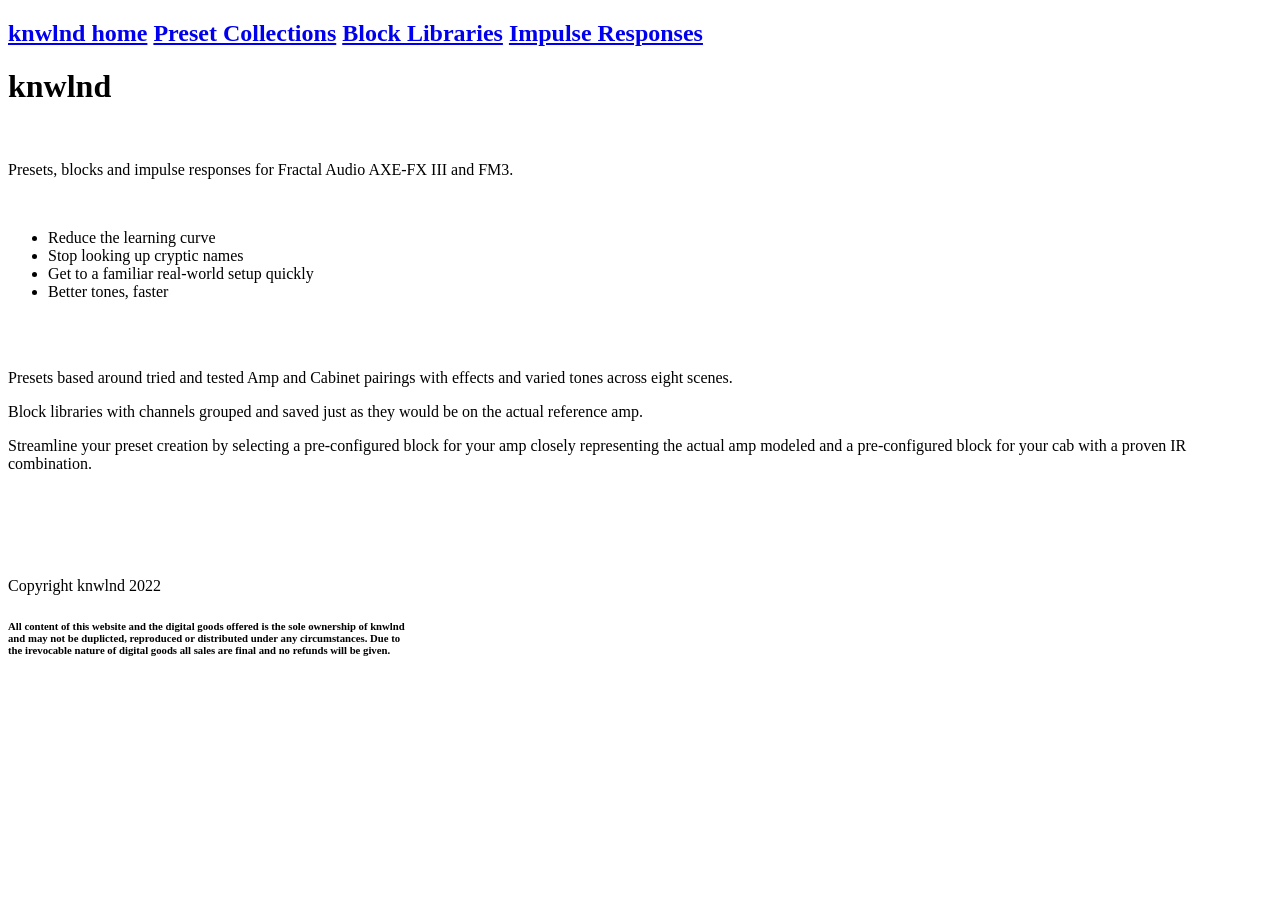
==== index.html @ b73acd2b "Update index.html" ====
<!DOCTYPE html>
<html>


<head>
  <title>knwlnd</title>
  <meta name="viewport" content="width=device-width,initial-scale=1" >
  <link rel="stylesheet" href="./style.css">
  <link rel="preconnect" href="https://fonts.googleapis.com"> 
  <link rel="preconnect" href="https://fonts.gstatic.com" crossorigin> 
  <link href="https://fonts.googleapis.com/css2?family=VT323&display=swap" rel="stylesheet">
</head>


<body>

<nav>
  <h2>
    <a href="index.html">knwlnd home</a>
    <a href="presets.html">Preset Collections</a>
    <a href="libraries.html">Block Libraries</a>
    <a href="impulses.html">Impulse Responses</a>
  </h2>
</nav>

  <h1>knwlnd</h1>

<br>
<section id='home'>
    <p>Presets, blocks and impulse responses for Fractal Audio AXE-FX III and FM3.</p>
<br>

    <ul id='points'> 
      <li>Reduce the learning curve</li>
      <li>Stop looking up cryptic names</li>
      <li>Get to a familiar real-world setup quickly</li>
      <li> Better tones, faster</li>
    </ul>

<br>
<br>
    <p> Presets based around tried and tested Amp and Cabinet pairings with effects and varied tones across eight scenes.</p>

    <p> Block libraries with channels grouped and saved just as they would be on the actual reference amp. </p>

    <p> Streamline your preset creation by selecting a pre-configured block for your amp closely representing the actual amp modeled and a pre-configured block for your cab with a proven IR combination. </p>
</section>
<br>
<br>
<br>
<br>
    
  <footer>
    <p>Copyright knwlnd 2022</p>
    <h6>All content of this website and the digital goods offered is the sole ownership of knwlnd <br> and may not be duplicted, reproduced or distributed under any circumstances. Due to <br> the irevocable nature of digital goods all sales are final and no refunds will be given.</h6>
  </footer>
        <br>
        <br>

  <script src="script.js"></script>   

</body>

</html>
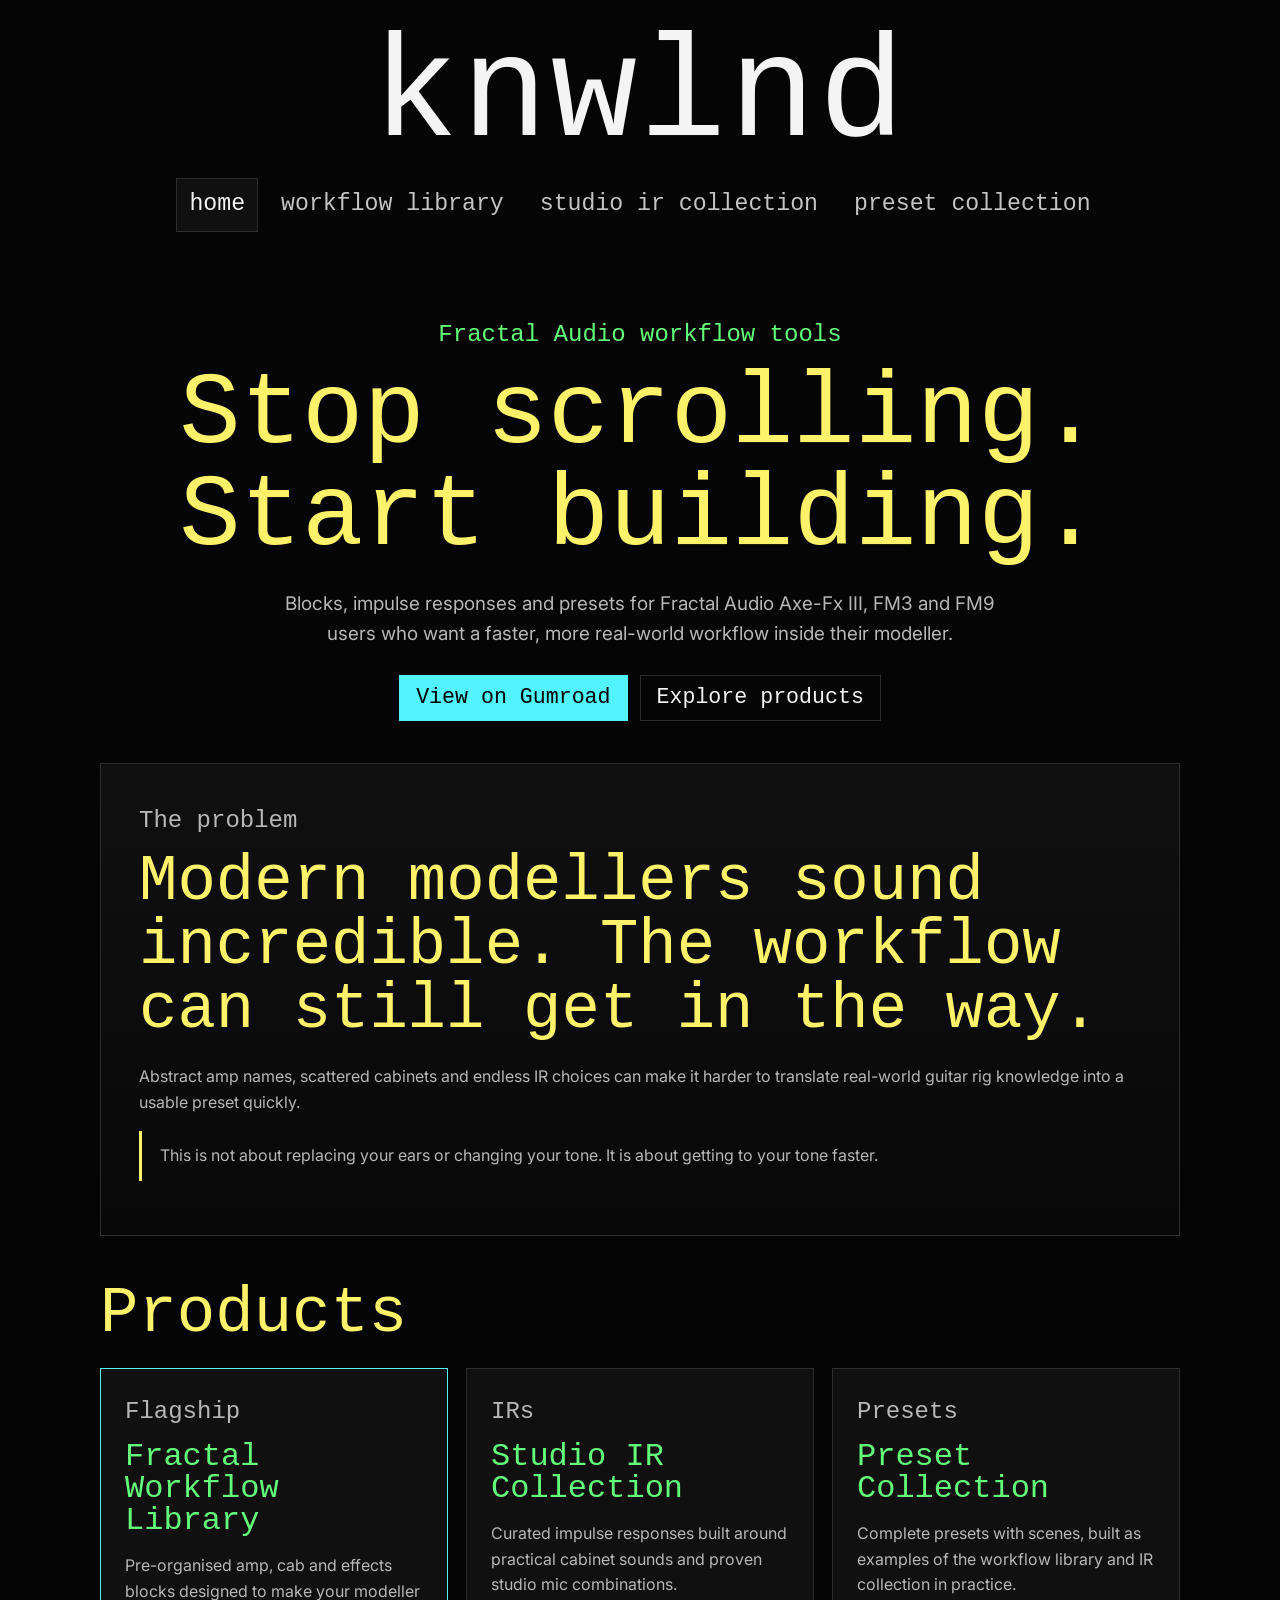
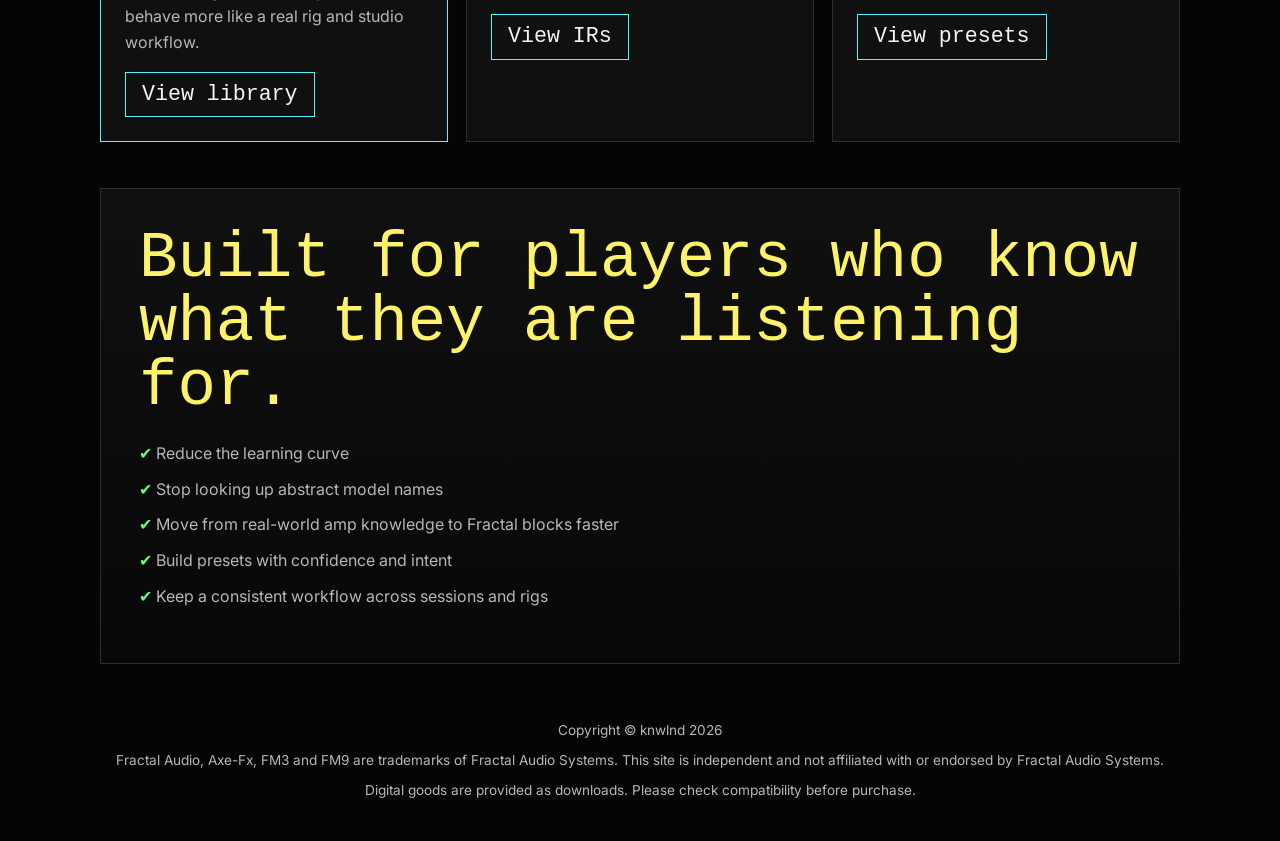
==== commit e44cdb19: "Update index.html v3." ====
--- a/index.html
+++ b/index.html
@@ -1,64 +1,88 @@
 <!DOCTYPE html>
-<html>
+<html lang="en">
+<head>
+  <meta charset="utf-8">
+  <meta name="viewport" content="width=device-width, initial-scale=1">
+  <title>knwlnd Fractal Audio Workflow Tools</title>
+  <meta name="description" content="Fractal Audio workflow tools, block libraries, impulse responses and presets for Axe-Fx III, FM3 and FM9 users.">
+  <link rel="preconnect" href="https://fonts.googleapis.com">
+  <link rel="preconnect" href="https://fonts.gstatic.com" crossorigin>
+  <link href="https://fonts.googleapis.com/css2?family=Inter:wght@400;600;700&display=swap" rel="stylesheet">
+  <link rel="stylesheet" href="./style.css">
+</head>
+<body>
+  <header class="site-header">
+    <p class="brand">knwlnd</p>
+    <nav class="site-nav" aria-label="Main navigation">
+      <ul>
+        <li><a class="active" href="./index.html">home</a></li>
+        <li><a href="./libraries.html">workflow library</a></li>
+        <li><a href="./impulses.html">studio ir collection</a></li>
+        <li><a href="./presets.html">preset collection</a></li>
+      </ul>
+    </nav>
+  </header>
 
+  <main>
+    <section class="hero">
+      <p class="eyebrow">Fractal Audio workflow tools</p>
+      <h1>Stop scrolling. Start building.</h1>
+      <p class="lede">Blocks, impulse responses and presets for Fractal Audio Axe-Fx III, FM3 and FM9 users who want a faster, more real-world workflow inside their modeller.</p>
+      <div class="button-row">
+        <a class="button primary" href="https://knwlnd.gumroad.com/l/jlbdt?layout=profile">View on Gumroad</a>
+        <a class="button secondary" href="#products">Explore products</a>
+      </div>
+    </section>
 
-<head>
-  <title>knwlnd</title>
-  <meta name="viewport" content="width=device-width,initial-scale=1" >
-  <link rel="stylesheet" href="./style.css">
-  <link rel="preconnect" href="https://fonts.googleapis.com"> 
-  <link rel="preconnect" href="https://fonts.gstatic.com" crossorigin> 
-  <link href="https://fonts.googleapis.com/css2?family=VT323&display=swap" rel="stylesheet">
-</head>
+    <section class="section panel">
+      <p class="kicker">The problem</p>
+      <h2>Modern modellers sound incredible. The workflow can still get in the way.</h2>
+      <p>Abstract amp names, scattered cabinets and endless IR choices can make it harder to translate real-world guitar rig knowledge into a usable preset quickly.</p>
+      <p class="note">This is not about replacing your ears or changing your tone. It is about getting to your tone faster.</p>
+    </section>
 
+    <section id="products" class="section">
+      <h2>Products</h2>
+      <div class="grid">
+        <article class="card featured">
+          <p class="kicker">Flagship</p>
+          <h3>Fractal Workflow Library</h3>
+          <p>Pre-organised amp, cab and effects blocks designed to make your modeller behave more like a real rig and studio workflow.</p>
+          <a class="button" href="./libraries.html">View library</a>
+        </article>
 
-<body>
+        <article class="card">
+          <p class="kicker">IRs</p>
+          <h3>Studio IR Collection</h3>
+          <p>Curated impulse responses built around practical cabinet sounds and proven studio mic combinations.</p>
+          <a class="button" href="./impulses.html">View IRs</a>
+        </article>
 
-<nav>
-  <h2>
-    <a href="index.html">knwlnd home</a>
-    <a href="presets.html">Preset Collections</a>
-    <a href="libraries.html">Block Libraries</a>
-    <a href="impulses.html">Impulse Responses</a>
-  </h2>
-</nav>
+        <article class="card">
+          <p class="kicker">Presets</p>
+          <h3>Preset Collection</h3>
+          <p>Complete presets with scenes, built as examples of the workflow library and IR collection in practice.</p>
+          <a class="button" href="./presets.html">View presets</a>
+        </article>
+      </div>
+    </section>
 
-  <h1>knwlnd</h1>
+    <section class="section panel">
+      <h2>Built for players who know what they are listening for.</h2>
+      <ul class="checklist">
+        <li>Reduce the learning curve</li>
+        <li>Stop looking up abstract model names</li>
+        <li>Move from real-world amp knowledge to Fractal blocks faster</li>
+        <li>Build presets with confidence and intent</li>
+        <li>Keep a consistent workflow across sessions and rigs</li>
+      </ul>
+    </section>
+  </main>
 
-<br>
-<section id='home'>
-    <p>Presets, blocks and impulse responses for Fractal Audio AXE-FX III and FM3.</p>
-<br>
-
-    <ul id='points'> 
-      <li>Reduce the learning curve</li>
-      <li>Stop looking up cryptic names</li>
-      <li>Get to a familiar real-world setup quickly</li>
-      <li> Better tones, faster</li>
-    </ul>
-
-<br>
-<br>
-    <p> Presets based around tried and tested Amp and Cabinet pairings with effects and varied tones across eight scenes.</p>
-
-    <p> Block libraries with channels grouped and saved just as they would be on the actual reference amp. </p>
-
-    <p> Streamline your preset creation by selecting a pre-configured block for your amp closely representing the actual amp modeled and a pre-configured block for your cab with a proven IR combination. </p>
-</section>
-<br>
-<br>
-<br>
-<br>
-    
-  <footer>
-    <p>Copyright knwlnd 2022</p>
-    <h6>All content of this website and the digital goods offered is the sole ownership of knwlnd <br> and may not be duplicted, reproduced or distributed under any circumstances. Due to <br> the irevocable nature of digital goods all sales are final and no refunds will be given.</h6>
+  <footer class="site-footer">
+    <p>Copyright © knwlnd 2026</p>
+    <p>Fractal Audio, Axe-Fx, FM3 and FM9 are trademarks of Fractal Audio Systems. This site is independent and not affiliated with or endorsed by Fractal Audio Systems.</p>
+    <p>Digital goods are provided as downloads. Please check compatibility before purchase.</p>
   </footer>
-        <br>
-        <br>
-
-  <script src="script.js"></script>   
-
 </body>
-
 </html>
--- a/style.css
+++ b/style.css
@@ -0,0 +1,264 @@
+:root {
+  --bg: #050505;
+  --panel: #101010;
+  --panel-soft: #151515;
+  --text: #f4f4f4;
+  --muted: #b7b7b7;
+  --yellow: #fff26b;
+  --green: #64ff7a;
+  --cyan: #52f4ff;
+  --border: #2d2d2d;
+  --max-width: 1080px;
+}
+
+* {
+  box-sizing: border-box;
+}
+
+html {
+  scroll-behavior: smooth;
+}
+
+body {
+  margin: 0;
+  background: var(--bg);
+  color: var(--text);
+  font-family: Inter, Arial, sans-serif;
+  line-height: 1.6;
+}
+
+a {
+  color: var(--cyan);
+  text-decoration: none;
+}
+
+a:hover {
+  opacity: 0.78;
+}
+
+.site-header,
+main,
+.site-footer {
+  width: min(var(--max-width), calc(100% - 32px));
+  margin: 0 auto;
+}
+
+.site-header {
+  padding: 36px 0 20px;
+}
+
+.brand {
+  font-family: 'VT323', monospace;
+  font-size: clamp(4rem, 14vw, 9rem);
+  line-height: 0.85;
+  color: var(--text);
+  letter-spacing: 0.02em;
+  margin: 0 0 20px;
+  text-align: center;
+}
+
+.site-nav ul {
+  display: flex;
+  flex-wrap: wrap;
+  justify-content: center;
+  gap: 10px;
+  margin: 0;
+  padding: 0;
+  list-style: none;
+  font-family: 'VT323', monospace;
+  font-size: 1.45rem;
+}
+
+.site-nav a {
+  display: block;
+  padding: 7px 12px;
+  color: var(--text);
+  border: 1px solid transparent;
+  opacity: 0.8;
+}
+
+.site-nav a:hover,
+.site-nav a.active {
+  border-color: var(--border);
+  background: var(--panel);
+  opacity: 1;
+}
+
+.hero {
+  padding: 64px 0 42px;
+  text-align: center;
+}
+
+.eyebrow,
+.kicker {
+  font-family: 'VT323', monospace;
+  color: var(--green);
+  font-size: 1.5rem;
+  margin: 0 0 10px;
+}
+
+h1,
+h2,
+h3 {
+  font-family: 'VT323', monospace;
+  line-height: 1;
+  font-weight: 400;
+}
+
+h1 {
+  color: var(--yellow);
+  font-size: clamp(3rem, 8vw, 6.5rem);
+  margin: 0 0 20px;
+}
+
+h2 {
+  color: var(--yellow);
+  font-size: clamp(2.4rem, 6vw, 4rem);
+  margin: 0 0 22px;
+}
+
+h3 {
+  color: var(--green);
+  font-size: 2rem;
+  margin: 0 0 12px;
+}
+
+.lede {
+  max-width: 760px;
+  margin: 0 auto 26px;
+  color: var(--muted);
+  font-size: 1.18rem;
+}
+
+.section {
+  padding: 46px 0;
+}
+
+.panel {
+  background: linear-gradient(180deg, var(--panel), #080808);
+  border: 1px solid var(--border);
+  padding: clamp(22px, 4vw, 38px);
+}
+
+.grid {
+  display: grid;
+  grid-template-columns: repeat(3, 1fr);
+  gap: 18px;
+}
+
+.card {
+  background: var(--panel);
+  border: 1px solid var(--border);
+  padding: 24px;
+  min-height: 100%;
+}
+
+.card.featured {
+  border-color: var(--cyan);
+}
+
+.card p,
+.panel p {
+  color: var(--muted);
+}
+
+.meta {
+  color: var(--muted);
+  font-size: 0.95rem;
+}
+
+.button-row {
+  display: flex;
+  flex-wrap: wrap;
+  justify-content: center;
+  gap: 12px;
+  margin-top: 26px;
+}
+
+.button-row.left {
+  justify-content: flex-start;
+}
+
+.button {
+  display: inline-block;
+  border: 1px solid var(--cyan);
+  background: transparent;
+  color: var(--text);
+  padding: 11px 16px;
+  font-family: 'VT323', monospace;
+  font-size: 1.35rem;
+  line-height: 1;
+}
+
+.button.primary {
+  background: var(--cyan);
+  color: #000;
+}
+
+.button.secondary {
+  border-color: var(--border);
+}
+
+.checklist,
+.plain-list {
+  padding-left: 0;
+  list-style: none;
+}
+
+.checklist li,
+.plain-list li {
+  margin: 10px 0;
+  color: var(--muted);
+}
+
+.checklist li::before {
+  content: "✔ ";
+  color: var(--green);
+}
+
+.product-layout {
+  display: grid;
+  grid-template-columns: 1.5fr 0.9fr;
+  gap: 22px;
+  align-items: start;
+}
+
+.aside-box {
+  position: sticky;
+  top: 20px;
+  background: var(--panel-soft);
+  border: 1px solid var(--border);
+  padding: 22px;
+}
+
+.note {
+  border-left: 3px solid var(--yellow);
+  padding: 12px 0 12px 18px;
+  color: var(--muted);
+}
+
+.site-footer {
+  padding: 48px 0 32px;
+  color: var(--muted);
+  font-size: 0.85rem;
+  text-align: center;
+}
+
+.site-footer p {
+  margin: 8px 0;
+}
+
+@media (max-width: 820px) {
+  .grid,
+  .product-layout {
+    grid-template-columns: 1fr;
+  }
+
+  .aside-box {
+    position: static;
+  }
+
+  .hero {
+    padding-top: 40px;
+  }
+}
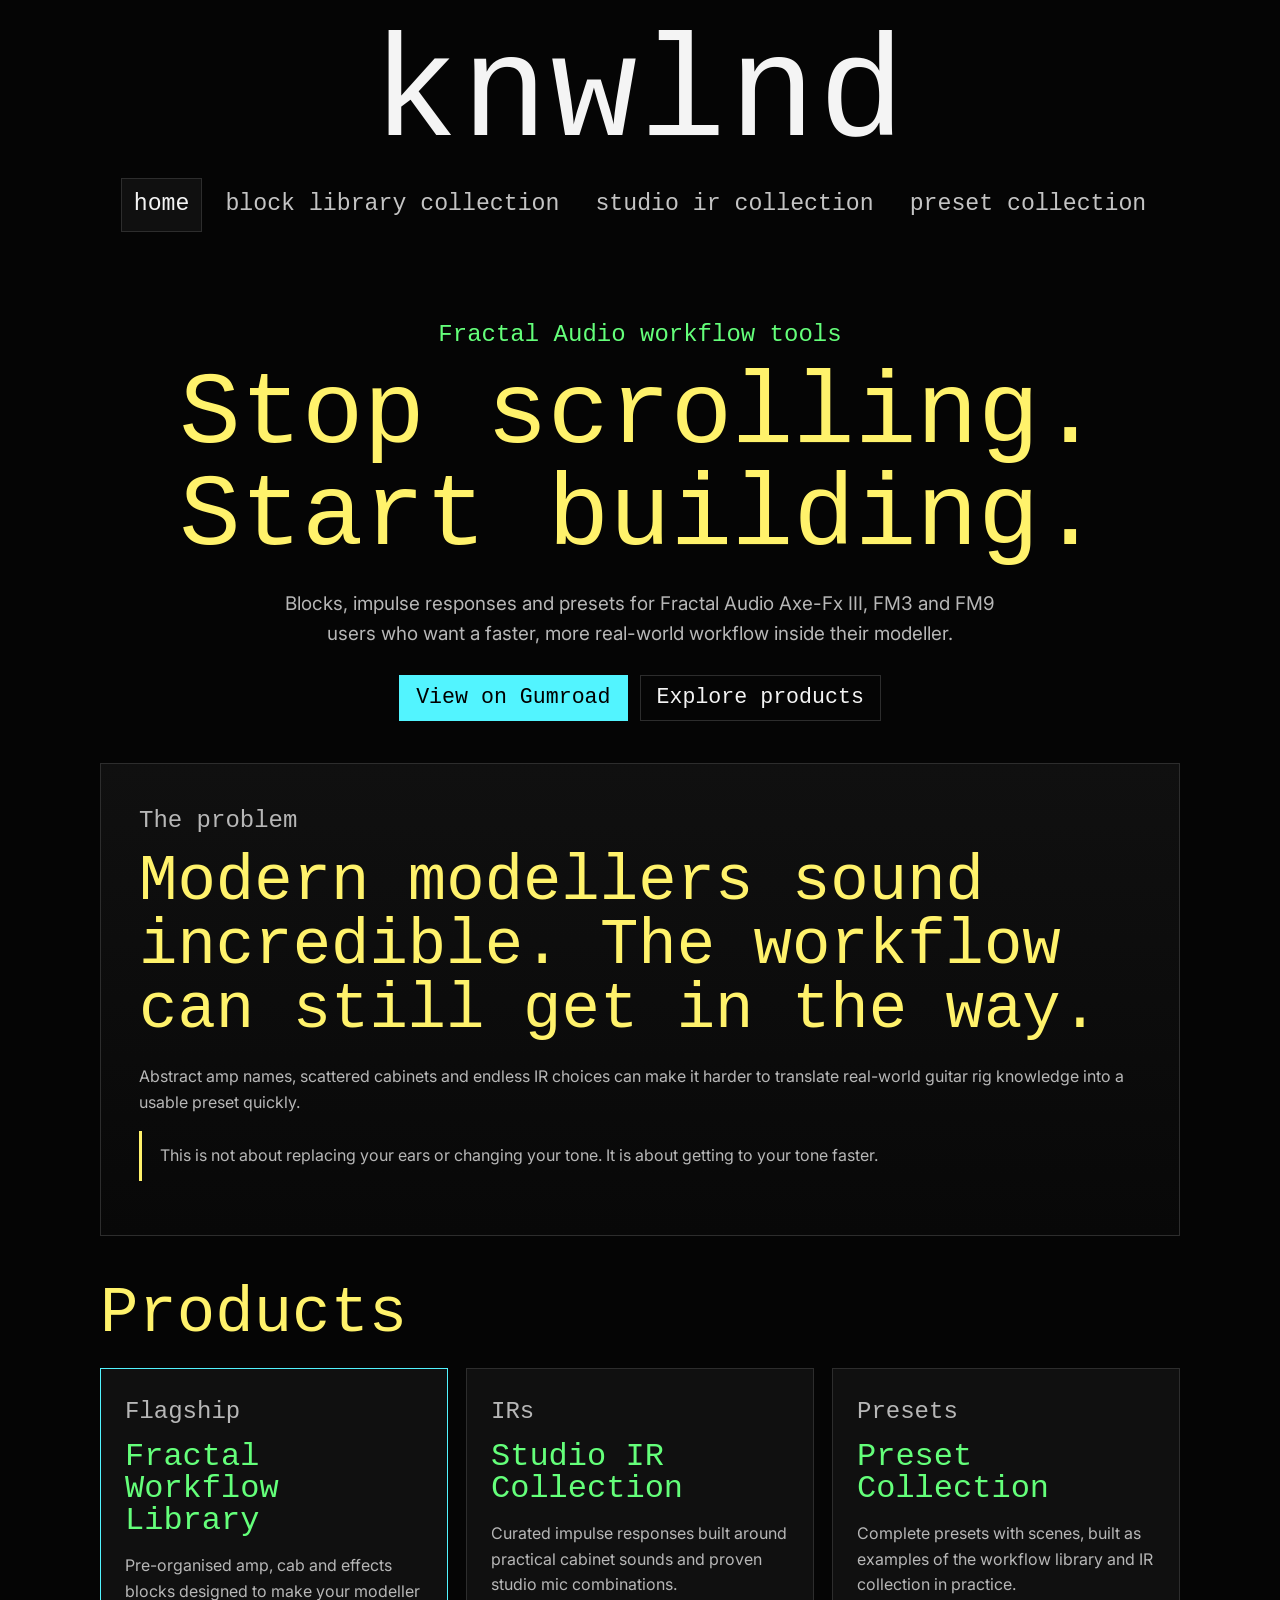
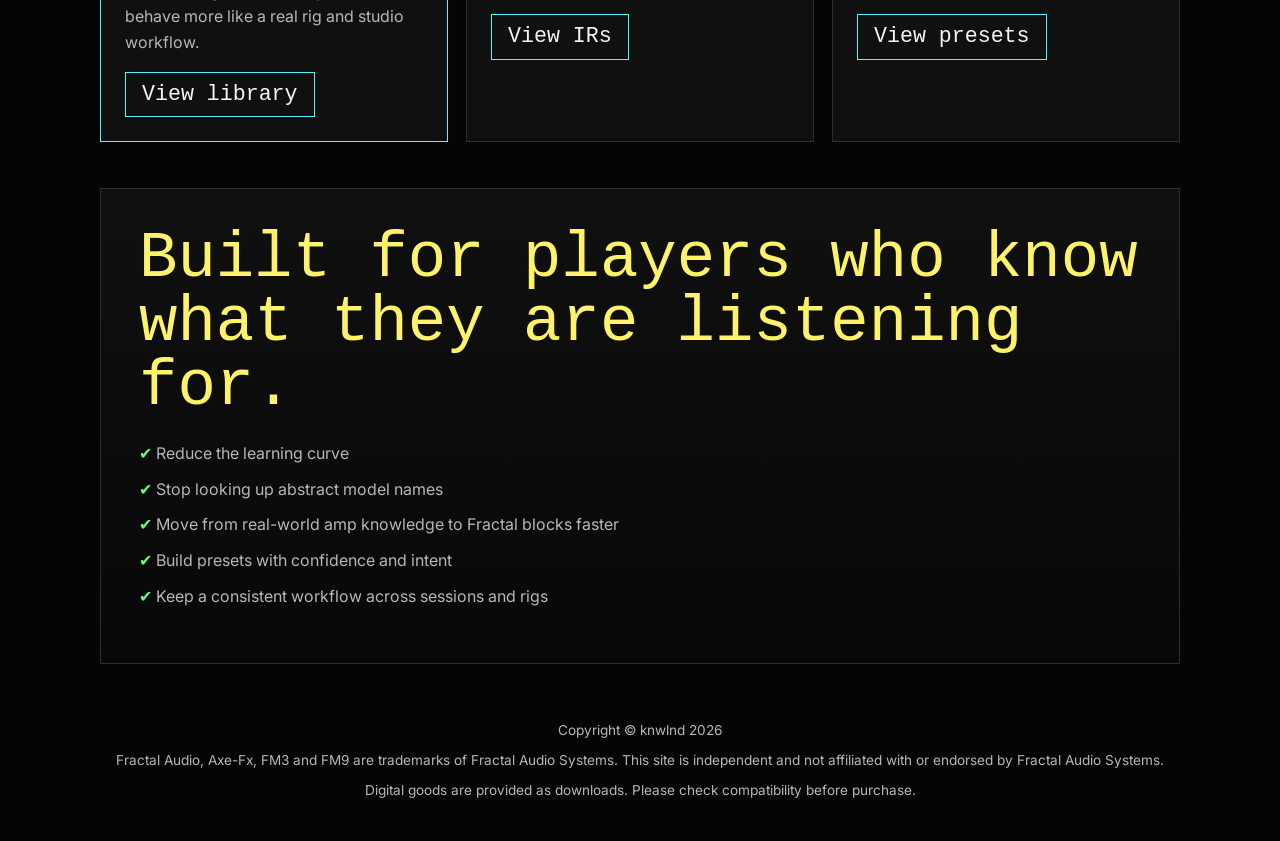
==== commit c48659df: "Update index.html Naming of block library collection." ====
--- a/index.html
+++ b/index.html
@@ -16,7 +16,7 @@
     <nav class="site-nav" aria-label="Main navigation">
       <ul>
         <li><a class="active" href="./index.html">home</a></li>
-        <li><a href="./libraries.html">workflow library</a></li>
+        <li><a href="./libraries.html">block library collection</a></li>
         <li><a href="./impulses.html">studio ir collection</a></li>
         <li><a href="./presets.html">preset collection</a></li>
       </ul>
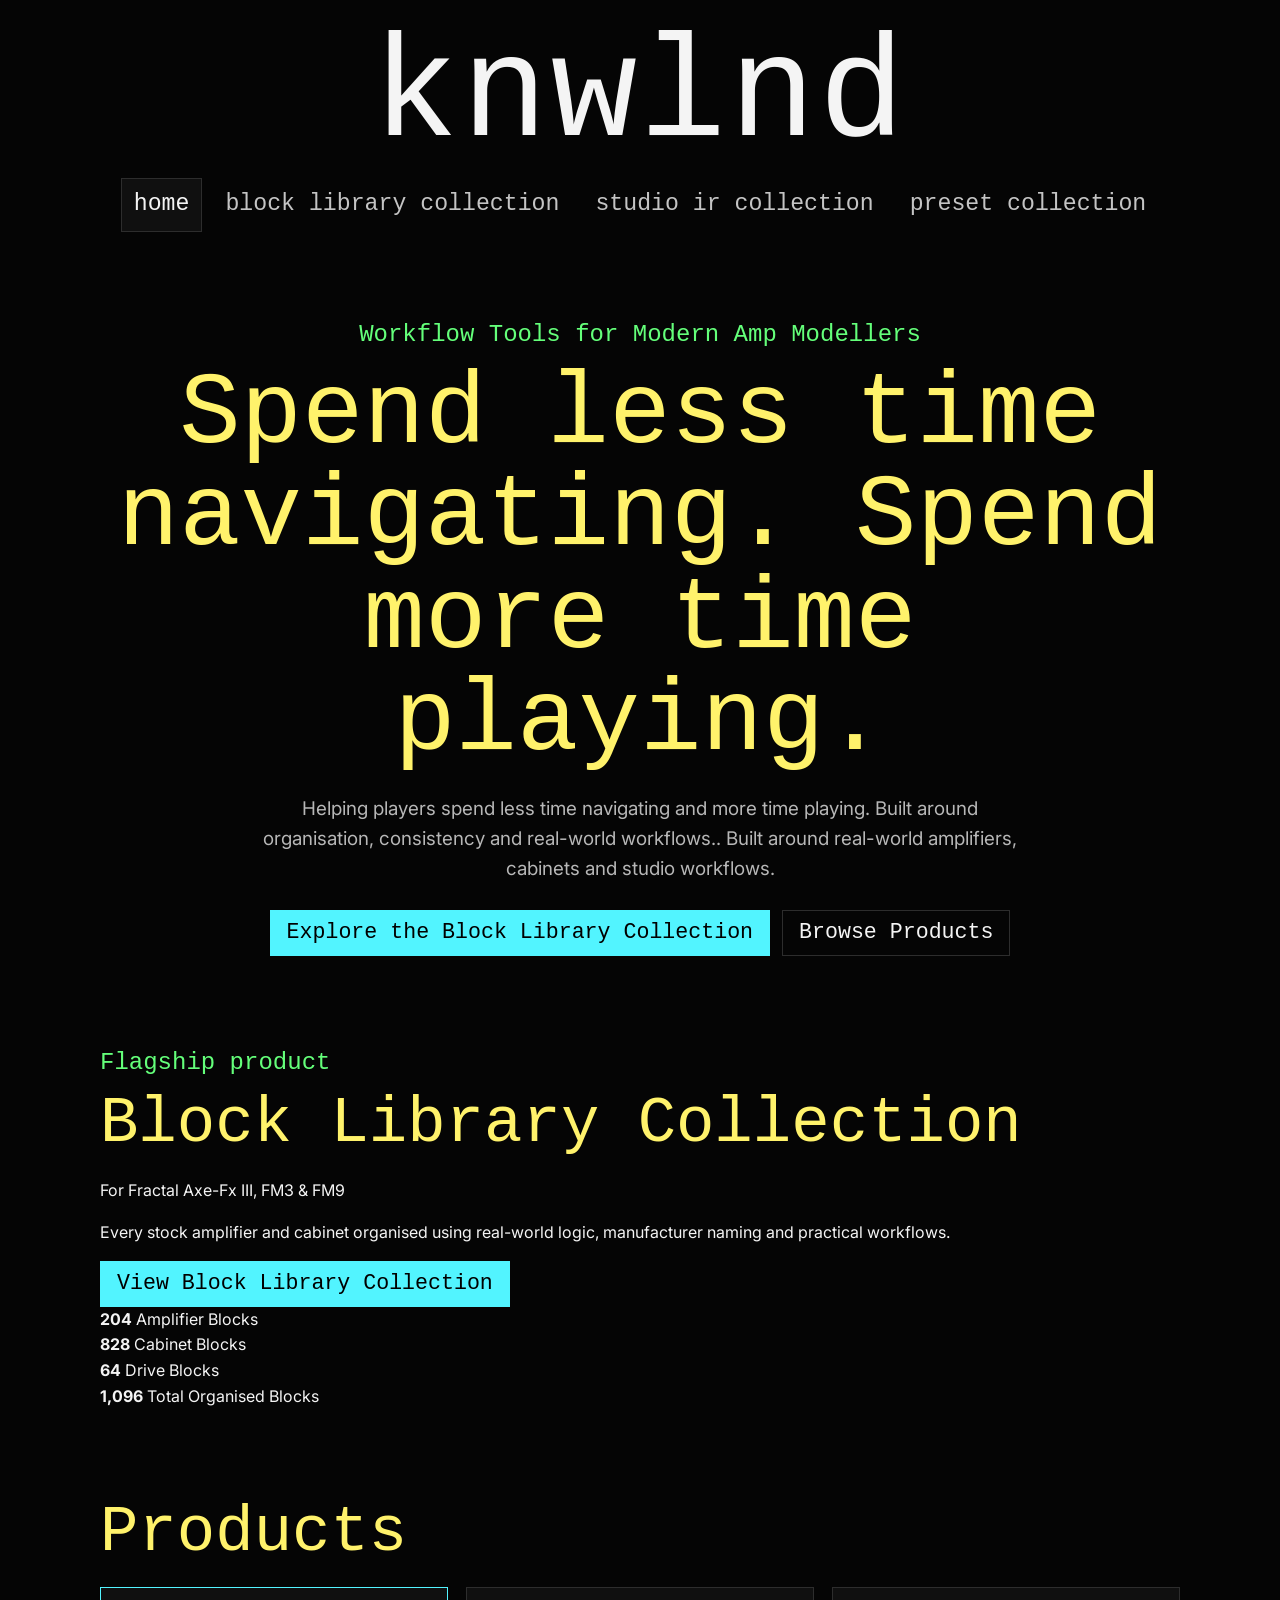
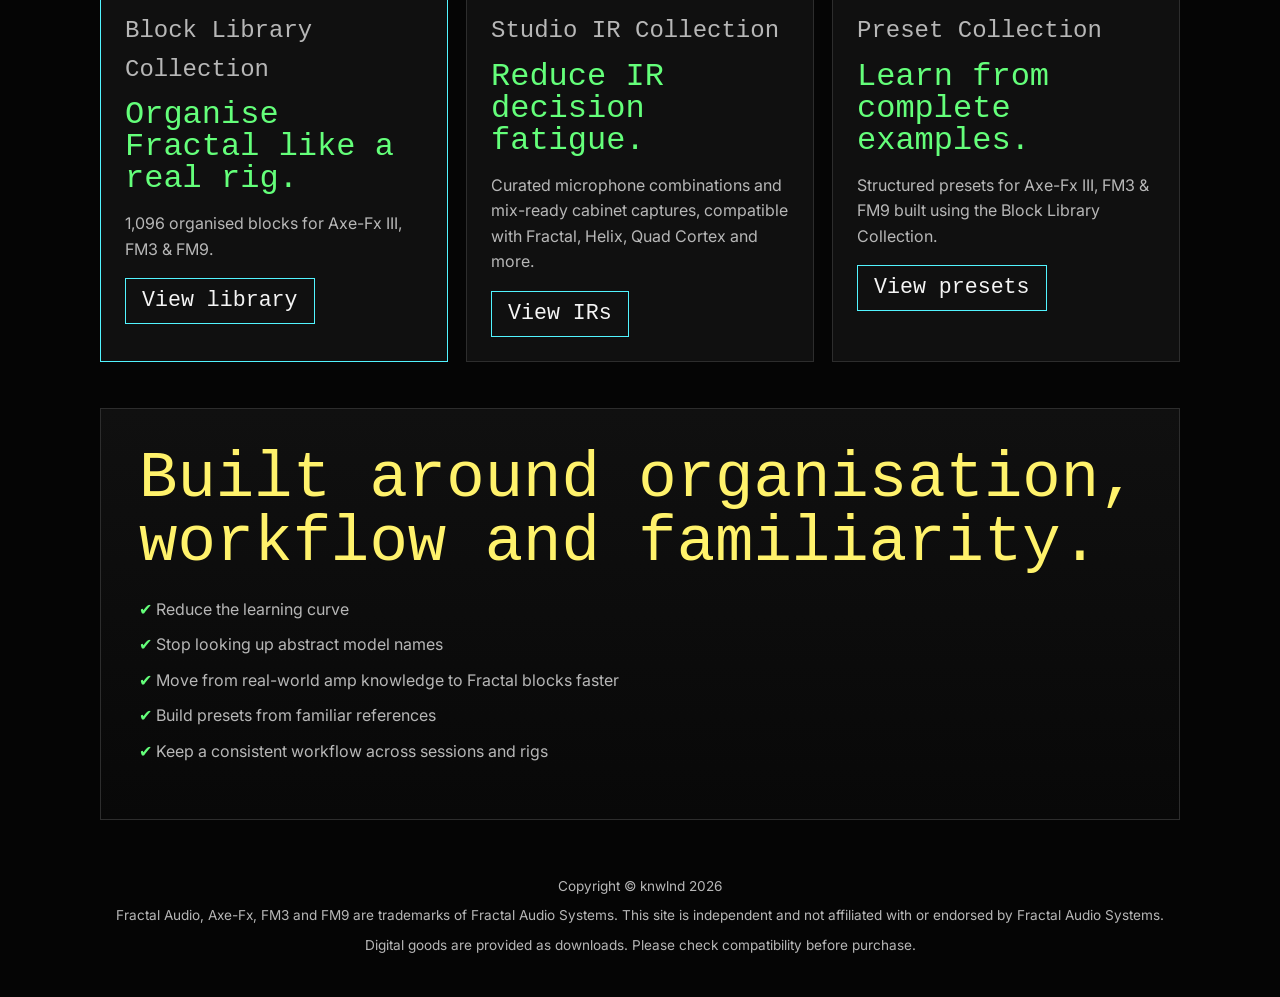
==== commit 87b23371: "Added Favicon." ====
--- a/index.html
+++ b/index.html
@@ -3,11 +3,16 @@
 <head>
   <meta charset="utf-8">
   <meta name="viewport" content="width=device-width, initial-scale=1">
-  <title>knwlnd Fractal Audio Workflow Tools</title>
-  <meta name="description" content="Fractal Audio workflow tools, block libraries, impulse responses and presets for Axe-Fx III, FM3 and FM9 users.">
+  <title>knwlnd | Workflow Tools for Modern Amp Modellers</title>
+  <meta name="description" content="Fractal block library, studio IR and preset collections for Axe-Fx III, FM3 and FM9 users who want less navigation and more playing.">
+  <meta name="theme-color" content="#07080d">
+  <link rel="icon" href="./assets/icons/favicon.svg" type="image/svg+xml">
+  <link rel="icon" href="./assets/icons/favicon-32x32.png" type="image/png" sizes="32x32">
+  <link rel="apple-touch-icon" href="./assets/icons/apple-touch-icon.png" sizes="180x180">
+  <link rel="manifest" href="./site.webmanifest">
   <link rel="preconnect" href="https://fonts.googleapis.com">
   <link rel="preconnect" href="https://fonts.gstatic.com" crossorigin>
-  <link href="https://fonts.googleapis.com/css2?family=Inter:wght@400;600;700&display=swap" rel="stylesheet">
+  <link href="https://fonts.googleapis.com/css2?family=Inter:wght@400;600;700&amp;display=swap" rel="stylesheet">
   <link rel="stylesheet" href="./style.css">
 </head>
 <body>
@@ -25,55 +30,76 @@
 
   <main>
     <section class="hero">
-      <p class="eyebrow">Fractal Audio workflow tools</p>
-      <h1>Stop scrolling. Start building.</h1>
-      <p class="lede">Blocks, impulse responses and presets for Fractal Audio Axe-Fx III, FM3 and FM9 users who want a faster, more real-world workflow inside their modeller.</p>
+      <p class="eyebrow">Workflow Tools for Modern Amp Modellers</p>
+      <h1>Spend less time navigating. Spend more time playing.</h1>
+      <p class="lede">Helping players spend less time navigating and more time playing. Built around organisation, consistency and real-world workflows.. Built around real-world amplifiers, cabinets and studio workflows.</p>
       <div class="button-row">
-        <a class="button primary" href="https://knwlnd.gumroad.com/l/jlbdt?layout=profile">View on Gumroad</a>
-        <a class="button secondary" href="#products">Explore products</a>
+        <a class="button primary" href="./libraries.html">Explore the Block Library Collection</a>
+        <a class="button secondary" href="#products">Browse Products</a>
       </div>
     </section>
 
-    <section class="section panel">
-      <p class="kicker">The problem</p>
-      <h2>Modern modellers sound incredible. The workflow can still get in the way.</h2>
-      <p>Abstract amp names, scattered cabinets and endless IR choices can make it harder to translate real-world guitar rig knowledge into a usable preset quickly.</p>
-      <p class="note">This is not about replacing your ears or changing your tone. It is about getting to your tone faster.</p>
+    <section class="section library-feature">
+      <div class="feature-copy">
+        <p class="kicker">Flagship product</p>
+        <h2>Block Library Collection</h2>
+        <p class="subhead">For Fractal Axe-Fx III, FM3 &amp; FM9</p>
+        <p>Every stock amplifier and cabinet organised using real-world logic, manufacturer naming and practical workflows.</p>
+        <a class="button primary" href="./libraries.html">View Block Library Collection</a>
+      </div>
+      <div class="stats-grid compact">
+        <article>
+          <strong>204</strong>
+          <span>Amplifier Blocks</span>
+        </article>
+        <article>
+          <strong>828</strong>
+          <span>Cabinet Blocks</span>
+        </article>
+        <article>
+          <strong>64</strong>
+          <span>Drive Blocks</span>
+        </article>
+        <article>
+          <strong>1,096</strong>
+          <span>Total Organised Blocks</span>
+        </article>
+      </div>
     </section>
 
     <section id="products" class="section">
       <h2>Products</h2>
       <div class="grid">
         <article class="card featured">
-          <p class="kicker">Flagship</p>
-          <h3>Fractal Workflow Library</h3>
-          <p>Pre-organised amp, cab and effects blocks designed to make your modeller behave more like a real rig and studio workflow.</p>
+          <p class="kicker">Block Library Collection</p>
+          <h3>Organise Fractal like a real rig.</h3>
+          <p>1,096 organised blocks for Axe-Fx III, FM3 &amp; FM9.</p>
           <a class="button" href="./libraries.html">View library</a>
         </article>
 
         <article class="card">
-          <p class="kicker">IRs</p>
-          <h3>Studio IR Collection</h3>
-          <p>Curated impulse responses built around practical cabinet sounds and proven studio mic combinations.</p>
+          <p class="kicker">Studio IR Collection</p>
+          <h3>Reduce IR decision fatigue.</h3>
+          <p>Curated microphone combinations and mix-ready cabinet captures, compatible with Fractal, Helix, Quad Cortex and more.</p>
           <a class="button" href="./impulses.html">View IRs</a>
         </article>
 
         <article class="card">
-          <p class="kicker">Presets</p>
-          <h3>Preset Collection</h3>
-          <p>Complete presets with scenes, built as examples of the workflow library and IR collection in practice.</p>
+          <p class="kicker">Preset Collection</p>
+          <h3>Learn from complete examples.</h3>
+          <p>Structured presets for Axe-Fx III, FM3 &amp; FM9 built using the Block Library Collection.</p>
           <a class="button" href="./presets.html">View presets</a>
         </article>
       </div>
     </section>
 
     <section class="section panel">
-      <h2>Built for players who know what they are listening for.</h2>
+      <h2>Built around organisation, workflow and familiarity.</h2>
       <ul class="checklist">
         <li>Reduce the learning curve</li>
         <li>Stop looking up abstract model names</li>
         <li>Move from real-world amp knowledge to Fractal blocks faster</li>
-        <li>Build presets with confidence and intent</li>
+        <li>Build presets from familiar references</li>
         <li>Keep a consistent workflow across sessions and rigs</li>
       </ul>
     </section>
